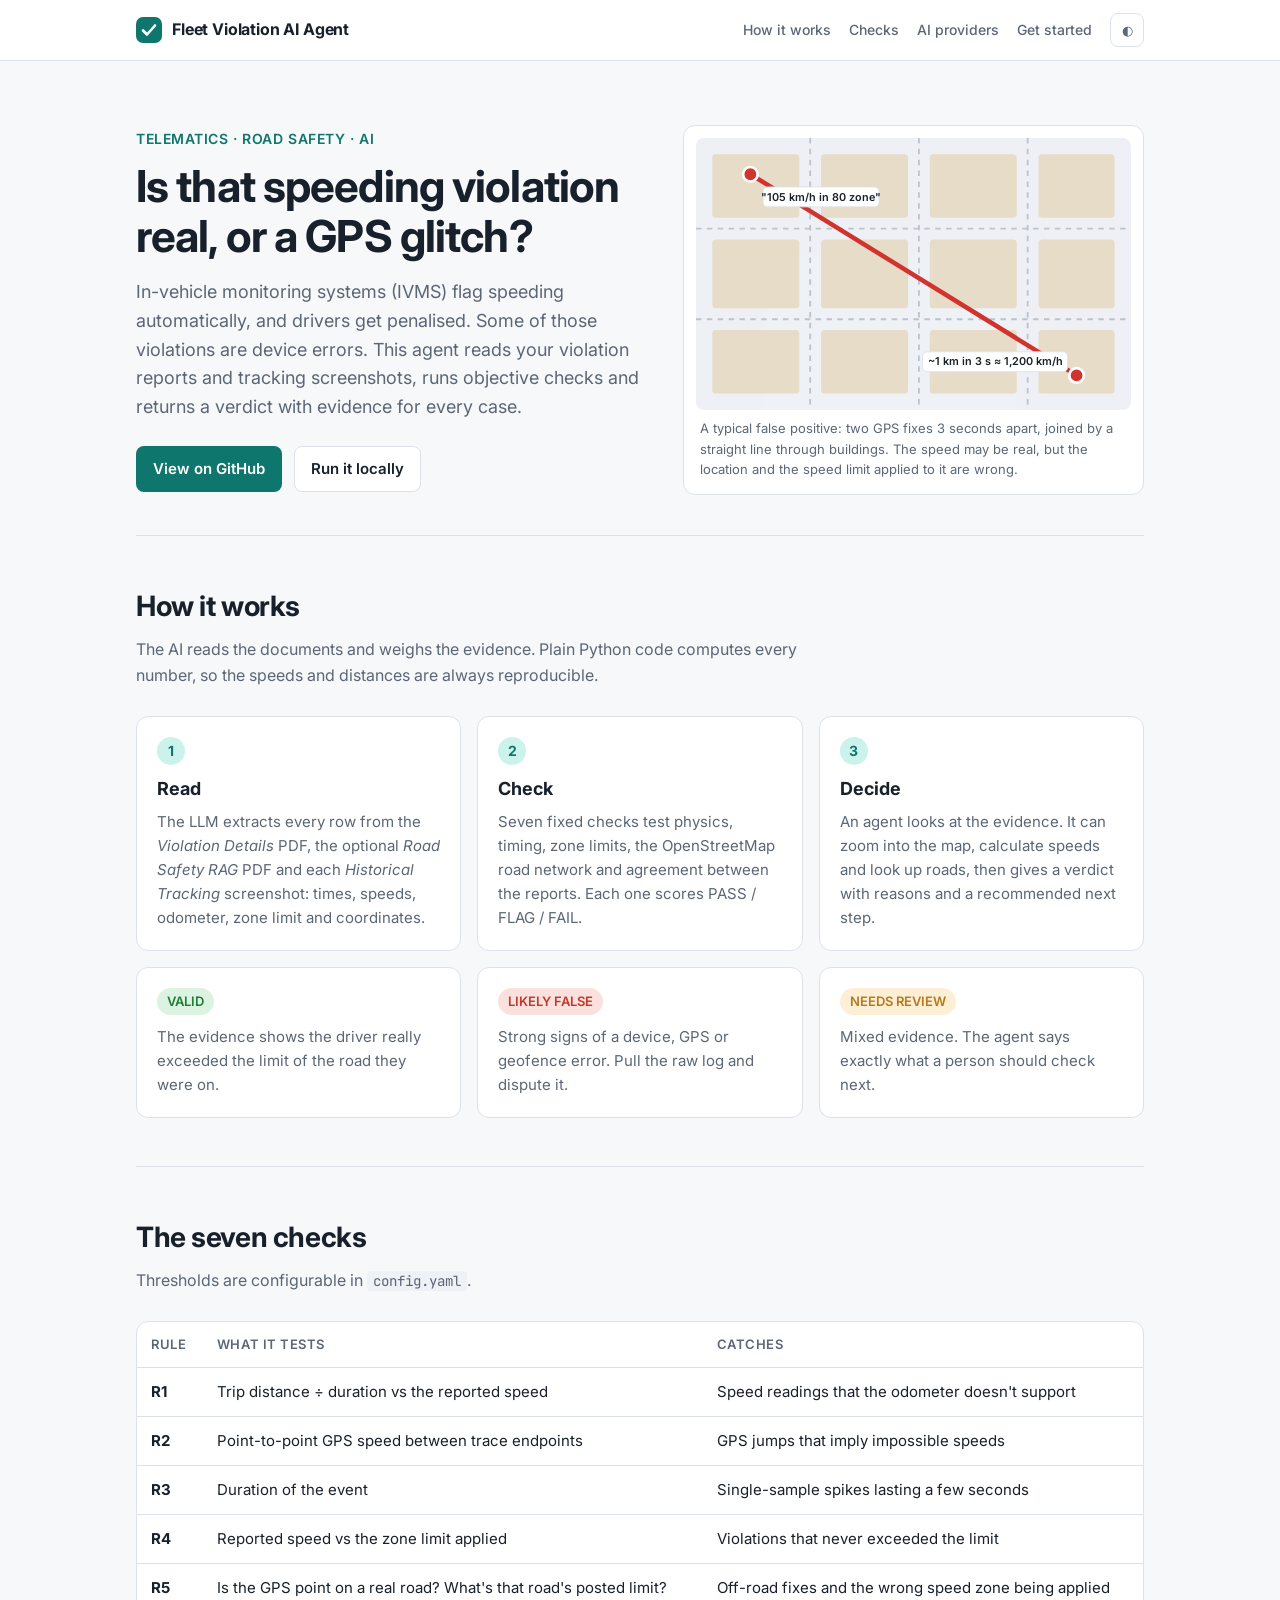
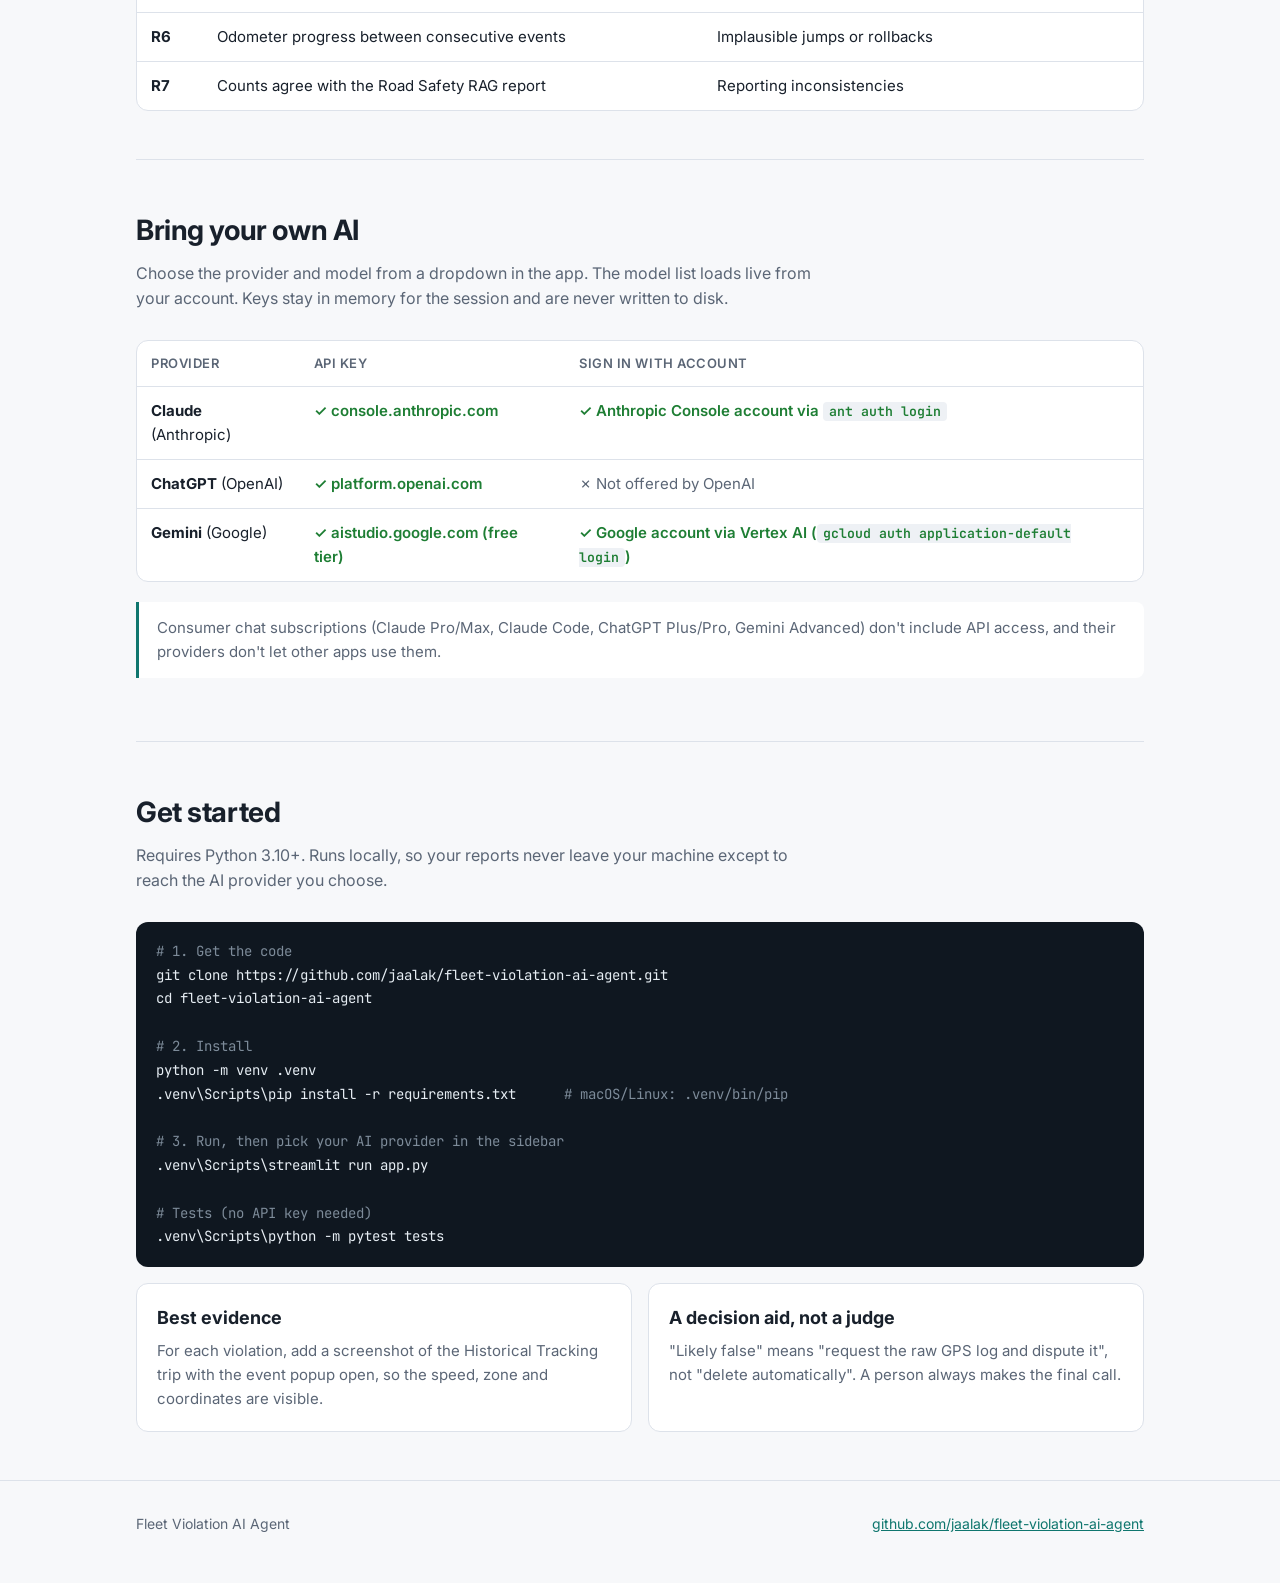
==== docs/index.html @ ee20651e "Fleet violation AI agent: check whether IVMS speeding violations are genuine Streamlit app that read" ====
<!doctype html>
<html lang="en">
<head>
<meta charset="utf-8">
<meta name="viewport" content="width=device-width, initial-scale=1">
<title>Fleet Violation AI Agent</title>
<meta name="description" content="An AI agent that checks whether IVMS speeding violations are genuine or false positives caused by GPS jumps, wrong speed zones or sensor spikes.">
<link rel="preconnect" href="https://fonts.googleapis.com">
<link rel="preconnect" href="https://fonts.gstatic.com" crossorigin>
<link href="https://fonts.googleapis.com/css2?family=Inter:wght@400;500;600;700&family=JetBrains+Mono:wght@400;500&display=swap" rel="stylesheet">
<style>
  :root {
    --bg: #f7f8fa; --surface: #ffffff; --surface-2: #eef1f5; --text: #18202b; --muted: #5b6676;
    --border: #dde2ea; --accent: #0f766e; --accent-soft: #ccf2ec;
    --ok: #1e7e34; --ok-soft: #dcf3e1; --bad: #c0392b; --bad-soft: #fbe1de; --warn: #b7791f; --warn-soft: #fcefd6;
    --road: #9aa5b4; --block: #e7dcc8; --trace: #d1332e; --code-bg: #0f1720; --code-text: #e6edf3;
  }
  @media (prefers-color-scheme: dark) {
    :root:not([data-theme="light"]) {
      --bg: #0d1117; --surface: #151b23; --surface-2: #1c2430; --text: #e6edf3; --muted: #9aa7b6;
      --border: #2a3441; --accent: #2dd4bf; --accent-soft: #0f3a36;
      --ok: #4ade80; --ok-soft: #12301d; --bad: #f87171; --bad-soft: #3a1717; --warn: #fbbf24; --warn-soft: #3a2c0d;
      --road: #4b5563; --block: #2b2a26; --trace: #f87171; --code-bg: #0a0e14; --code-text: #e6edf3;
    }
  }
  :root[data-theme="dark"] {
    --bg: #0d1117; --surface: #151b23; --surface-2: #1c2430; --text: #e6edf3; --muted: #9aa7b6;
    --border: #2a3441; --accent: #2dd4bf; --accent-soft: #0f3a36;
    --ok: #4ade80; --ok-soft: #12301d; --bad: #f87171; --bad-soft: #3a1717; --warn: #fbbf24; --warn-soft: #3a2c0d;
    --road: #4b5563; --block: #2b2a26; --trace: #f87171; --code-bg: #0a0e14; --code-text: #e6edf3;
  }
  * { box-sizing: border-box; }
  html { scroll-behavior: smooth; }
  body { margin: 0; background: var(--bg); color: var(--text); font: 16px/1.6 Inter, system-ui, sans-serif; }
  a { color: var(--accent); }
  .wrap { max-width: 1040px; margin: 0 auto; padding: 0 16px; }
  header.top { border-bottom: 1px solid var(--border); background: var(--surface); }
  header.top .wrap { display: flex; align-items: center; justify-content: space-between; height: 60px; gap: 12px; }
  .brand { font-weight: 700; letter-spacing: -0.01em; display: flex; align-items: center; gap: 10px; }
  .brand svg { flex: none; }
  nav { display: flex; gap: 18px; align-items: center; }
  nav a { color: var(--muted); text-decoration: none; font-size: 14px; font-weight: 500; }
  nav a:hover { color: var(--text); }
  .btn { display: inline-flex; align-items: center; gap: 8px; padding: 10px 16px; border-radius: 8px; font-weight: 600;
         font-size: 15px; text-decoration: none; border: 1px solid var(--border); color: var(--text); background: var(--surface); }
  .btn.primary { background: var(--accent); color: #fff; border-color: transparent; }
  :root[data-theme="dark"] .btn.primary { color: #062b27; }
  @media (prefers-color-scheme: dark) { :root:not([data-theme="light"]) .btn.primary { color: #062b27; } }
  .hero { padding: 64px 0 40px; display: grid; grid-template-columns: 1.1fr 1fr; gap: 40px; align-items: center; }
  .eyebrow { color: var(--accent); font-weight: 600; font-size: 14px; letter-spacing: 0.04em; text-transform: uppercase; }
  h1 { font-size: clamp(30px, 5vw, 44px); line-height: 1.15; letter-spacing: -0.02em; margin: 10px 0 16px; }
  h2 { font-size: 28px; letter-spacing: -0.015em; margin: 0 0 8px; }
  h3 { font-size: 18px; margin: 0 0 6px; }
  .lead { font-size: 18px; color: var(--muted); margin: 0 0 24px; }
  .cta { display: flex; gap: 12px; flex-wrap: wrap; }
  section { padding: 48px 0; border-top: 1px solid var(--border); }
  .sub { color: var(--muted); margin: 0 0 28px; max-width: 680px; }
  .card { background: var(--surface); border: 1px solid var(--border); border-radius: 12px; padding: 20px; }
  .grid3 { display: grid; grid-template-columns: repeat(3, 1fr); gap: 16px; }
  .grid2 { display: grid; grid-template-columns: repeat(2, 1fr); gap: 16px; }
  .step-n { width: 28px; height: 28px; border-radius: 50%; background: var(--accent-soft); color: var(--accent);
            display: grid; place-items: center; font-weight: 700; font-size: 14px; margin-bottom: 10px; }
  .card p { margin: 0; color: var(--muted); font-size: 15px; }
  .figure { background: var(--surface); border: 1px solid var(--border); border-radius: 12px; padding: 12px; }
  .figure figcaption { font-size: 13px; color: var(--muted); padding: 8px 4px 2px; }
  .figure svg { width: 100%; height: auto; display: block; border-radius: 8px; }
  table { width: 100%; border-collapse: collapse; font-size: 15px; }
  th, td { text-align: left; padding: 12px 14px; border-bottom: 1px solid var(--border); vertical-align: top; }
  th { font-size: 13px; text-transform: uppercase; letter-spacing: 0.04em; color: var(--muted); font-weight: 600; }
  .table-wrap { background: var(--surface); border: 1px solid var(--border); border-radius: 12px; overflow-x: auto; }
  .table-wrap tr:last-child td { border-bottom: 0; }
  code, pre { font-family: "JetBrains Mono", ui-monospace, monospace; }
  td code, p code, li code { background: var(--surface-2); padding: 1px 6px; border-radius: 4px; font-size: 0.88em; }
  pre { background: var(--code-bg); color: var(--code-text); padding: 18px 20px; border-radius: 12px; overflow-x: auto;
        font-size: 14px; line-height: 1.7; margin: 0; }
  pre .c { color: #7d8b99; }
  .pill { display: inline-block; padding: 3px 10px; border-radius: 999px; font-size: 13px; font-weight: 600; }
  .pill.ok { background: var(--ok-soft); color: var(--ok); }
  .pill.bad { background: var(--bad-soft); color: var(--bad); }
  .pill.warn { background: var(--warn-soft); color: var(--warn); }
  .yes { color: var(--ok); font-weight: 600; }
  .no { color: var(--muted); }
  .note { border-left: 3px solid var(--accent); background: var(--surface); padding: 14px 18px; border-radius: 0 8px 8px 0;
          color: var(--muted); font-size: 15px; margin-top: 20px; }
  footer { padding: 32px 0 48px; border-top: 1px solid var(--border); color: var(--muted); font-size: 14px; }
  footer .wrap { display: flex; justify-content: space-between; gap: 16px; flex-wrap: wrap; }
  .theme-toggle { background: none; border: 1px solid var(--border); color: var(--muted); border-radius: 8px;
                  width: 34px; height: 34px; cursor: pointer; display: grid; place-items: center; }
  @media (max-width: 820px) {
    .hero { grid-template-columns: 1fr; padding-top: 40px; }
    .grid3, .grid2 { grid-template-columns: 1fr; }
    nav a.hide-sm { display: none; }
  }
</style>
</head>
<body>
<header class="top">
  <div class="wrap">
    <div class="brand">
      <svg width="26" height="26" viewBox="0 0 26 26" aria-hidden="true"><rect width="26" height="26" rx="7" fill="var(--accent)"/><path d="M7 13.5l4 4 8-9" stroke="#fff" stroke-width="2.6" fill="none" stroke-linecap="round" stroke-linejoin="round"/></svg>
      Fleet Violation AI Agent
    </div>
    <nav>
      <a class="hide-sm" href="#how">How it works</a>
      <a class="hide-sm" href="#checks">Checks</a>
      <a class="hide-sm" href="#providers">AI providers</a>
      <a href="#start">Get started</a>
      <button class="theme-toggle" id="theme" aria-label="Toggle dark mode" title="Toggle theme">◐</button>
    </nav>
  </div>
</header>

<main class="wrap">
  <div class="hero">
    <div>
      <div class="eyebrow">Telematics · Road safety · AI</div>
      <h1>Is that speeding violation real, or a GPS glitch?</h1>
      <p class="lead">In-vehicle monitoring systems (IVMS) flag speeding automatically, and drivers get penalised.
        Some of those violations are device errors. This agent reads your violation reports and tracking
        screenshots, runs objective checks and returns a verdict with evidence for every case.</p>
      <div class="cta">
        <a class="btn primary" href="https://github.com/jaalak/fleet-violation-ai-agent">View on GitHub</a>
        <a class="btn" href="#start">Run it locally</a>
      </div>
    </div>
    <figure class="figure" style="margin:0">
      <svg viewBox="0 0 480 300" role="img" aria-label="Map sketch: a red trace cuts straight across city blocks between two GPS fixes three seconds apart">
        <rect width="480" height="300" fill="var(--surface-2)"/>
        <g fill="var(--block)">
          <rect x="18" y="18" width="96" height="70" rx="4"/><rect x="138" y="18" width="96" height="70" rx="4"/>
          <rect x="258" y="18" width="96" height="70" rx="4"/><rect x="378" y="18" width="84" height="70" rx="4"/>
          <rect x="18" y="112" width="96" height="76" rx="4"/><rect x="138" y="112" width="96" height="76" rx="4"/>
          <rect x="258" y="112" width="96" height="76" rx="4"/><rect x="378" y="112" width="84" height="76" rx="4"/>
          <rect x="18" y="212" width="96" height="70" rx="4"/><rect x="138" y="212" width="96" height="70" rx="4"/>
          <rect x="258" y="212" width="96" height="70" rx="4"/><rect x="378" y="212" width="84" height="70" rx="4"/>
        </g>
        <g stroke="var(--road)" stroke-width="2" stroke-dasharray="6 6" opacity=".6">
          <line x1="0" y1="100" x2="480" y2="100"/><line x1="0" y1="200" x2="480" y2="200"/>
          <line x1="126" y1="0" x2="126" y2="300"/><line x1="246" y1="0" x2="246" y2="300"/><line x1="366" y1="0" x2="366" y2="300"/>
        </g>
        <line x1="60" y1="40" x2="420" y2="262" stroke="var(--trace)" stroke-width="5" stroke-linecap="round"/>
        <circle cx="60" cy="40" r="8" fill="var(--trace)" stroke="var(--surface)" stroke-width="3"/>
        <circle cx="420" cy="262" r="8" fill="var(--trace)" stroke="var(--surface)" stroke-width="3"/>
        <g font-family="Inter, sans-serif" font-size="12" font-weight="600">
          <rect x="250" y="236" width="160" height="22" rx="5" fill="var(--surface)" stroke="var(--border)"/>
          <text x="330" y="251" text-anchor="middle" fill="var(--text)">~1 km in 3 s ≈ 1,200 km/h</text>
          <rect x="74" y="54" width="128" height="22" rx="5" fill="var(--surface)" stroke="var(--border)"/>
          <text x="138" y="69" text-anchor="middle" fill="var(--text)">"105 km/h in 80 zone"</text>
        </g>
      </svg>
      <figcaption>A typical false positive: two GPS fixes 3 seconds apart, joined by a straight line through
        buildings. The speed may be real, but the location and the speed limit applied to it are wrong.</figcaption>
    </figure>
  </div>

  <section id="how">
    <h2>How it works</h2>
    <p class="sub">The AI reads the documents and weighs the evidence. Plain Python code computes every
      number, so the speeds and distances are always reproducible.</p>
    <div class="grid3">
      <div class="card"><div class="step-n">1</div><h3>Read</h3>
        <p>The LLM extracts every row from the <em>Violation Details</em> PDF, the optional <em>Road Safety RAG</em>
          PDF and each <em>Historical Tracking</em> screenshot: times, speeds, odometer, zone limit and coordinates.</p></div>
      <div class="card"><div class="step-n">2</div><h3>Check</h3>
        <p>Seven fixed checks test physics, timing, zone limits, the OpenStreetMap road network and agreement
          between the reports. Each one scores PASS / FLAG / FAIL.</p></div>
      <div class="card"><div class="step-n">3</div><h3>Decide</h3>
        <p>An agent looks at the evidence. It can zoom into the map, calculate speeds and look up roads, then
          gives a verdict with reasons and a recommended next step.</p></div>
    </div>
    <div class="grid3" style="margin-top:16px">
      <div class="card"><span class="pill ok">VALID</span><p style="margin-top:10px">The evidence shows the driver really
        exceeded the limit of the road they were on.</p></div>
      <div class="card"><span class="pill bad">LIKELY FALSE</span><p style="margin-top:10px">Strong signs of a device, GPS
        or geofence error. Pull the raw log and dispute it.</p></div>
      <div class="card"><span class="pill warn">NEEDS REVIEW</span><p style="margin-top:10px">Mixed evidence. The agent says
        exactly what a person should check next.</p></div>
    </div>
  </section>

  <section id="checks">
    <h2>The seven checks</h2>
    <p class="sub">Thresholds are configurable in <code>config.yaml</code>.</p>
    <div class="table-wrap">
      <table>
        <thead><tr><th>Rule</th><th>What it tests</th><th>Catches</th></tr></thead>
        <tbody>
          <tr><td><strong>R1</strong></td><td>Trip distance ÷ duration vs the reported speed</td><td>Speed readings that the odometer doesn't support</td></tr>
          <tr><td><strong>R2</strong></td><td>Point-to-point GPS speed between trace endpoints</td><td>GPS jumps that imply impossible speeds</td></tr>
          <tr><td><strong>R3</strong></td><td>Duration of the event</td><td>Single-sample spikes lasting a few seconds</td></tr>
          <tr><td><strong>R4</strong></td><td>Reported speed vs the zone limit applied</td><td>Violations that never exceeded the limit</td></tr>
          <tr><td><strong>R5</strong></td><td>Is the GPS point on a real road? What's that road's posted limit?</td><td>Off-road fixes and the wrong speed zone being applied</td></tr>
          <tr><td><strong>R6</strong></td><td>Odometer progress between consecutive events</td><td>Implausible jumps or rollbacks</td></tr>
          <tr><td><strong>R7</strong></td><td>Counts agree with the Road Safety RAG report</td><td>Reporting inconsistencies</td></tr>
        </tbody>
      </table>
    </div>
  </section>

  <section id="providers">
    <h2>Bring your own AI</h2>
    <p class="sub">Choose the provider and model from a dropdown in the app. The model list loads live from
      your account. Keys stay in memory for the session and are never written to disk.</p>
    <div class="table-wrap">
      <table>
        <thead><tr><th>Provider</th><th>API key</th><th>Sign in with account</th></tr></thead>
        <tbody>
          <tr><td><strong>Claude</strong> (Anthropic)</td><td class="yes">✓ console.anthropic.com</td>
              <td class="yes">✓ Anthropic Console account via <code>ant auth login</code></td></tr>
          <tr><td><strong>ChatGPT</strong> (OpenAI)</td><td class="yes">✓ platform.openai.com</td>
              <td class="no">✗ Not offered by OpenAI</td></tr>
          <tr><td><strong>Gemini</strong> (Google)</td><td class="yes">✓ aistudio.google.com (free tier)</td>
              <td class="yes">✓ Google account via Vertex AI (<code>gcloud auth application-default login</code>)</td></tr>
        </tbody>
      </table>
    </div>
    <p class="note">Consumer chat subscriptions (Claude Pro/Max, Claude Code, ChatGPT Plus/Pro, Gemini Advanced)
      don't include API access, and their providers don't let other apps use them.</p>
  </section>

  <section id="start">
    <h2>Get started</h2>
    <p class="sub">Requires Python 3.10+. Runs locally, so your reports never leave your machine except to reach the AI
      provider you choose.</p>
<pre><span class="c"># 1. Get the code</span>
git clone https://github.com/jaalak/fleet-violation-ai-agent.git
cd fleet-violation-ai-agent

<span class="c"># 2. Install</span>
python -m venv .venv
.venv\Scripts\pip install -r requirements.txt      <span class="c"># macOS/Linux: .venv/bin/pip</span>

<span class="c"># 3. Run, then pick your AI provider in the sidebar</span>
.venv\Scripts\streamlit run app.py

<span class="c"># Tests (no API key needed)</span>
.venv\Scripts\python -m pytest tests</pre>
    <div class="grid2" style="margin-top:16px">
      <div class="card"><h3>Best evidence</h3><p>For each violation, add a screenshot of the Historical Tracking trip with
        the event popup open, so the speed, zone and coordinates are visible.</p></div>
      <div class="card"><h3>A decision aid, not a judge</h3><p>"Likely false" means "request the raw GPS log and
        dispute it", not "delete automatically". A person always makes the final call.</p></div>
    </div>
  </section>
</main>

<footer>
  <div class="wrap">
    <span>Fleet Violation AI Agent</span>
    <a href="https://github.com/jaalak/fleet-violation-ai-agent">github.com/jaalak/fleet-violation-ai-agent</a>
  </div>
</footer>

<script>
  (function () {
    var root = document.documentElement, btn = document.getElementById('theme');
    try { var saved = localStorage.getItem('theme'); if (saved) root.setAttribute('data-theme', saved); } catch (e) {}
    btn.addEventListener('click', function () {
      var cur = root.getAttribute('data-theme') ||
        (window.matchMedia('(prefers-color-scheme: dark)').matches ? 'dark' : 'light');
      var next = cur === 'dark' ? 'light' : 'dark';
      root.setAttribute('data-theme', next);
      try { localStorage.setItem('theme', next); } catch (e) {}
    });
  })();
</script>
</body>
</html>
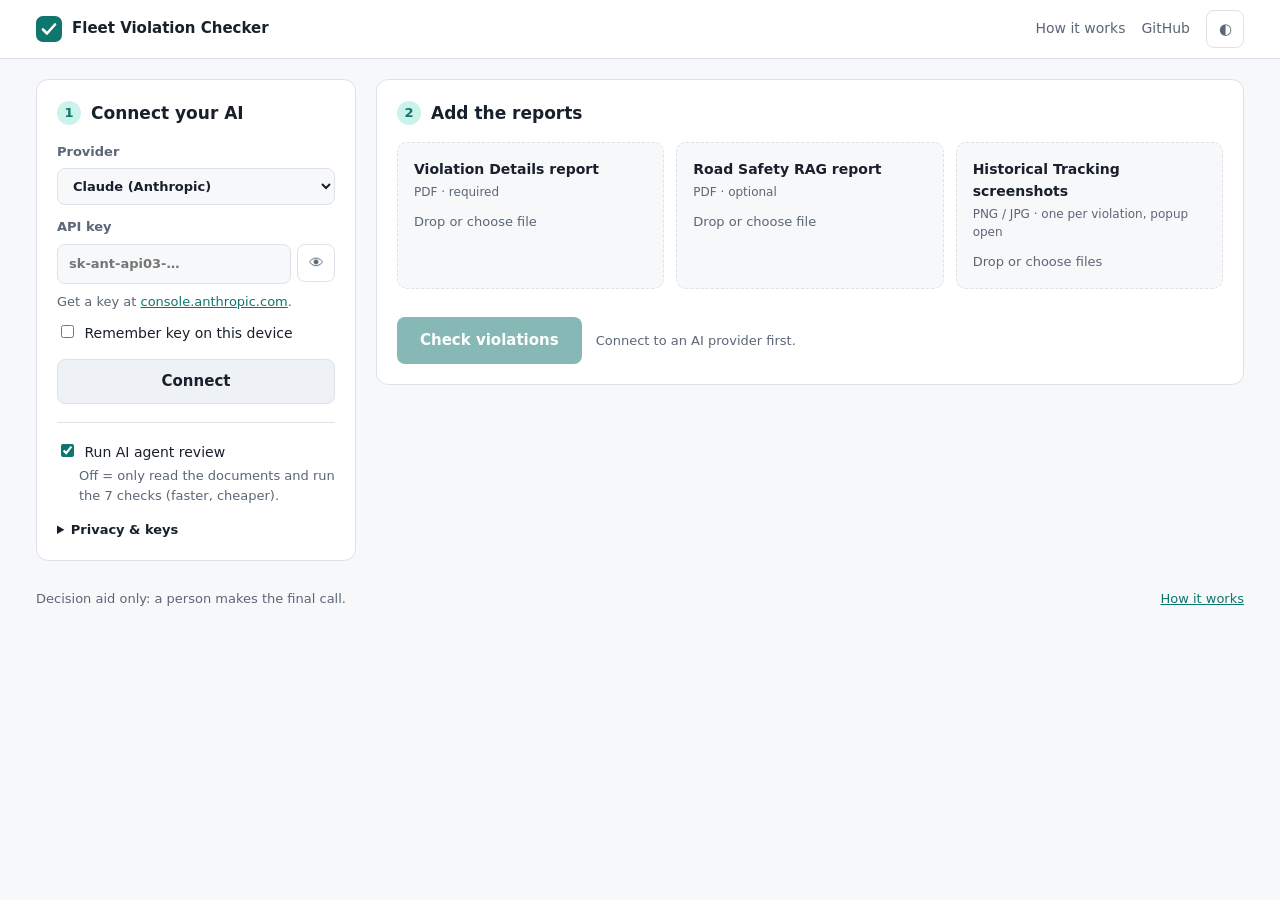
==== commit 057aac69: "Run the violation checker in the browser on GitHub Pages Rebuild the app as a static, client-side we" ====
--- a/docs/index.html
+++ b/docs/index.html
@@ -3,266 +3,123 @@
 <head>
 <meta charset="utf-8">
 <meta name="viewport" content="width=device-width, initial-scale=1">
-<title>Fleet Violation AI Agent</title>
-<meta name="description" content="An AI agent that checks whether IVMS speeding violations are genuine or false positives caused by GPS jumps, wrong speed zones or sensor spikes.">
+<meta http-equiv="Content-Security-Policy" content="default-src 'self'; script-src 'self'; style-src 'self' 'unsafe-inline' https://fonts.googleapis.com; font-src https://fonts.gstatic.com; img-src 'self' blob: data:; connect-src https://api.anthropic.com https://api.openai.com https://generativelanguage.googleapis.com https://overpass-api.de https://overpass.private.coffee https://maps.mail.ru; base-uri 'none'; form-action 'none'">
+<meta name="referrer" content="no-referrer">
+<title>Fleet Violation Checker</title>
+<meta name="description" content="Check whether IVMS speeding violations are genuine or false positives, using Claude, ChatGPT or Gemini, right in your browser.">
 <link rel="preconnect" href="https://fonts.googleapis.com">
 <link rel="preconnect" href="https://fonts.gstatic.com" crossorigin>
 <link href="https://fonts.googleapis.com/css2?family=Inter:wght@400;500;600;700&family=JetBrains+Mono:wght@400;500&display=swap" rel="stylesheet">
-<style>
-  :root {
-    --bg: #f7f8fa; --surface: #ffffff; --surface-2: #eef1f5; --text: #18202b; --muted: #5b6676;
-    --border: #dde2ea; --accent: #0f766e; --accent-soft: #ccf2ec;
-    --ok: #1e7e34; --ok-soft: #dcf3e1; --bad: #c0392b; --bad-soft: #fbe1de; --warn: #b7791f; --warn-soft: #fcefd6;
-    --road: #9aa5b4; --block: #e7dcc8; --trace: #d1332e; --code-bg: #0f1720; --code-text: #e6edf3;
-  }
-  @media (prefers-color-scheme: dark) {
-    :root:not([data-theme="light"]) {
-      --bg: #0d1117; --surface: #151b23; --surface-2: #1c2430; --text: #e6edf3; --muted: #9aa7b6;
-      --border: #2a3441; --accent: #2dd4bf; --accent-soft: #0f3a36;
-      --ok: #4ade80; --ok-soft: #12301d; --bad: #f87171; --bad-soft: #3a1717; --warn: #fbbf24; --warn-soft: #3a2c0d;
-      --road: #4b5563; --block: #2b2a26; --trace: #f87171; --code-bg: #0a0e14; --code-text: #e6edf3;
-    }
-  }
-  :root[data-theme="dark"] {
-    --bg: #0d1117; --surface: #151b23; --surface-2: #1c2430; --text: #e6edf3; --muted: #9aa7b6;
-    --border: #2a3441; --accent: #2dd4bf; --accent-soft: #0f3a36;
-    --ok: #4ade80; --ok-soft: #12301d; --bad: #f87171; --bad-soft: #3a1717; --warn: #fbbf24; --warn-soft: #3a2c0d;
-    --road: #4b5563; --block: #2b2a26; --trace: #f87171; --code-bg: #0a0e14; --code-text: #e6edf3;
-  }
-  * { box-sizing: border-box; }
-  html { scroll-behavior: smooth; }
-  body { margin: 0; background: var(--bg); color: var(--text); font: 16px/1.6 Inter, system-ui, sans-serif; }
-  a { color: var(--accent); }
-  .wrap { max-width: 1040px; margin: 0 auto; padding: 0 16px; }
-  header.top { border-bottom: 1px solid var(--border); background: var(--surface); }
-  header.top .wrap { display: flex; align-items: center; justify-content: space-between; height: 60px; gap: 12px; }
-  .brand { font-weight: 700; letter-spacing: -0.01em; display: flex; align-items: center; gap: 10px; }
-  .brand svg { flex: none; }
-  nav { display: flex; gap: 18px; align-items: center; }
-  nav a { color: var(--muted); text-decoration: none; font-size: 14px; font-weight: 500; }
-  nav a:hover { color: var(--text); }
-  .btn { display: inline-flex; align-items: center; gap: 8px; padding: 10px 16px; border-radius: 8px; font-weight: 600;
-         font-size: 15px; text-decoration: none; border: 1px solid var(--border); color: var(--text); background: var(--surface); }
-  .btn.primary { background: var(--accent); color: #fff; border-color: transparent; }
-  :root[data-theme="dark"] .btn.primary { color: #062b27; }
-  @media (prefers-color-scheme: dark) { :root:not([data-theme="light"]) .btn.primary { color: #062b27; } }
-  .hero { padding: 64px 0 40px; display: grid; grid-template-columns: 1.1fr 1fr; gap: 40px; align-items: center; }
-  .eyebrow { color: var(--accent); font-weight: 600; font-size: 14px; letter-spacing: 0.04em; text-transform: uppercase; }
-  h1 { font-size: clamp(30px, 5vw, 44px); line-height: 1.15; letter-spacing: -0.02em; margin: 10px 0 16px; }
-  h2 { font-size: 28px; letter-spacing: -0.015em; margin: 0 0 8px; }
-  h3 { font-size: 18px; margin: 0 0 6px; }
-  .lead { font-size: 18px; color: var(--muted); margin: 0 0 24px; }
-  .cta { display: flex; gap: 12px; flex-wrap: wrap; }
-  section { padding: 48px 0; border-top: 1px solid var(--border); }
-  .sub { color: var(--muted); margin: 0 0 28px; max-width: 680px; }
-  .card { background: var(--surface); border: 1px solid var(--border); border-radius: 12px; padding: 20px; }
-  .grid3 { display: grid; grid-template-columns: repeat(3, 1fr); gap: 16px; }
-  .grid2 { display: grid; grid-template-columns: repeat(2, 1fr); gap: 16px; }
-  .step-n { width: 28px; height: 28px; border-radius: 50%; background: var(--accent-soft); color: var(--accent);
-            display: grid; place-items: center; font-weight: 700; font-size: 14px; margin-bottom: 10px; }
-  .card p { margin: 0; color: var(--muted); font-size: 15px; }
-  .figure { background: var(--surface); border: 1px solid var(--border); border-radius: 12px; padding: 12px; }
-  .figure figcaption { font-size: 13px; color: var(--muted); padding: 8px 4px 2px; }
-  .figure svg { width: 100%; height: auto; display: block; border-radius: 8px; }
-  table { width: 100%; border-collapse: collapse; font-size: 15px; }
-  th, td { text-align: left; padding: 12px 14px; border-bottom: 1px solid var(--border); vertical-align: top; }
-  th { font-size: 13px; text-transform: uppercase; letter-spacing: 0.04em; color: var(--muted); font-weight: 600; }
-  .table-wrap { background: var(--surface); border: 1px solid var(--border); border-radius: 12px; overflow-x: auto; }
-  .table-wrap tr:last-child td { border-bottom: 0; }
-  code, pre { font-family: "JetBrains Mono", ui-monospace, monospace; }
-  td code, p code, li code { background: var(--surface-2); padding: 1px 6px; border-radius: 4px; font-size: 0.88em; }
-  pre { background: var(--code-bg); color: var(--code-text); padding: 18px 20px; border-radius: 12px; overflow-x: auto;
-        font-size: 14px; line-height: 1.7; margin: 0; }
-  pre .c { color: #7d8b99; }
-  .pill { display: inline-block; padding: 3px 10px; border-radius: 999px; font-size: 13px; font-weight: 600; }
-  .pill.ok { background: var(--ok-soft); color: var(--ok); }
-  .pill.bad { background: var(--bad-soft); color: var(--bad); }
-  .pill.warn { background: var(--warn-soft); color: var(--warn); }
-  .yes { color: var(--ok); font-weight: 600; }
-  .no { color: var(--muted); }
-  .note { border-left: 3px solid var(--accent); background: var(--surface); padding: 14px 18px; border-radius: 0 8px 8px 0;
-          color: var(--muted); font-size: 15px; margin-top: 20px; }
-  footer { padding: 32px 0 48px; border-top: 1px solid var(--border); color: var(--muted); font-size: 14px; }
-  footer .wrap { display: flex; justify-content: space-between; gap: 16px; flex-wrap: wrap; }
-  .theme-toggle { background: none; border: 1px solid var(--border); color: var(--muted); border-radius: 8px;
-                  width: 34px; height: 34px; cursor: pointer; display: grid; place-items: center; }
-  @media (max-width: 820px) {
-    .hero { grid-template-columns: 1fr; padding-top: 40px; }
-    .grid3, .grid2 { grid-template-columns: 1fr; }
-    nav a.hide-sm { display: none; }
-  }
-</style>
+<link rel="stylesheet" href="assets/app.css">
+<link rel="icon" href="data:image/svg+xml,%3Csvg xmlns='http://www.w3.org/2000/svg' viewBox='0 0 26 26'%3E%3Crect width='26' height='26' rx='7' fill='%230f766e'/%3E%3Cpath d='M7 13.5l4 4 8-9' stroke='%23fff' stroke-width='2.6' fill='none' stroke-linecap='round' stroke-linejoin='round'/%3E%3C/svg%3E">
 </head>
 <body>
 <header class="top">
-  <div class="wrap">
-    <div class="brand">
+  <div class="wrap bar">
+    <a class="brand" href="./">
       <svg width="26" height="26" viewBox="0 0 26 26" aria-hidden="true"><rect width="26" height="26" rx="7" fill="var(--accent)"/><path d="M7 13.5l4 4 8-9" stroke="#fff" stroke-width="2.6" fill="none" stroke-linecap="round" stroke-linejoin="round"/></svg>
-      Fleet Violation AI Agent
-    </div>
+      Fleet Violation Checker
+    </a>
     <nav>
-      <a class="hide-sm" href="#how">How it works</a>
-      <a class="hide-sm" href="#checks">Checks</a>
-      <a class="hide-sm" href="#providers">AI providers</a>
-      <a href="#start">Get started</a>
-      <button class="theme-toggle" id="theme" aria-label="Toggle dark mode" title="Toggle theme">◐</button>
+      <a href="about.html">How it works</a>
+      <a href="https://github.com/jaalak/fleet-violation-ai-agent">GitHub</a>
+      <button class="icon-btn" id="theme" type="button" aria-label="Toggle dark mode" title="Toggle theme">◐</button>
     </nav>
   </div>
 </header>
 
-<main class="wrap">
-  <div class="hero">
-    <div>
-      <div class="eyebrow">Telematics · Road safety · AI</div>
-      <h1>Is that speeding violation real, or a GPS glitch?</h1>
-      <p class="lead">In-vehicle monitoring systems (IVMS) flag speeding automatically, and drivers get penalised.
-        Some of those violations are device errors. This agent reads your violation reports and tracking
-        screenshots, runs objective checks and returns a verdict with evidence for every case.</p>
-      <div class="cta">
-        <a class="btn primary" href="https://github.com/jaalak/fleet-violation-ai-agent">View on GitHub</a>
-        <a class="btn" href="#start">Run it locally</a>
+<main class="wrap layout">
+  <!-- ============ left: AI provider ============ -->
+  <aside class="panel" aria-labelledby="ai-h">
+    <h2 id="ai-h"><span class="num">1</span> Connect your AI</h2>
+
+    <label class="field">Provider
+      <select id="provider">
+        <option value="anthropic">Claude (Anthropic)</option>
+        <option value="openai">ChatGPT (OpenAI)</option>
+        <option value="gemini">Google Gemini</option>
+      </select>
+    </label>
+
+    <label class="field">API key
+      <span class="key-row">
+        <input id="apikey" type="password" autocomplete="off" spellcheck="false" placeholder="Paste your API key">
+        <button class="icon-btn" id="showkey" type="button" aria-label="Show key" title="Show / hide">👁</button>
+      </span>
+    </label>
+    <p class="hint" id="keyhint"></p>
+
+    <label class="check"><input type="checkbox" id="remember"> Remember key on this device</label>
+
+    <button class="btn" id="connect" type="button">Connect</button>
+    <div id="connstatus" class="status" role="status" aria-live="polite"></div>
+
+    <div id="modelbox" hidden>
+      <label class="field">Model
+        <select id="model"></select>
+      </label>
+      <label class="field" id="custombox" hidden>Model id
+        <input id="custommodel" type="text" spellcheck="false" placeholder="e.g. claude-opus-5-5">
+      </label>
+    </div>
+
+    <hr>
+    <label class="check"><input type="checkbox" id="useagent" checked> Run AI agent review
+      <span class="hint block">Off = only read the documents and run the 7 checks (faster, cheaper).</span></label>
+
+    <details class="privacy">
+      <summary>Privacy &amp; keys</summary>
+      <p>This page has no server. Your key and files go straight from your browser to the AI provider you
+        chose, and GPS points go to OpenStreetMap for the road check. Nothing is sent to GitHub or to us.</p>
+      <p>The key is kept for this tab only, unless you tick "Remember", which stores it in this browser.
+        Use a key with a spending limit.</p>
+      <p>Chat subscriptions (Claude Pro/Max, ChatGPT Plus, Gemini Advanced) don't include API access.
+        Gemini offers a free-tier API key.</p>
+    </details>
+  </aside>
+
+  <!-- ============ right: files + results ============ -->
+  <section class="main">
+    <div class="panel">
+      <h2><span class="num">2</span> Add the reports</h2>
+      <div class="drops">
+        <label class="drop" id="drop-viol">
+          <input type="file" id="f-viol" accept="application/pdf">
+          <strong>Violation Details report</strong><span>PDF · required</span>
+          <em class="filename" data-empty="Drop or choose file"></em>
+        </label>
+        <label class="drop" id="drop-rag">
+          <input type="file" id="f-rag" accept="application/pdf">
+          <strong>Road Safety RAG report</strong><span>PDF · optional</span>
+          <em class="filename" data-empty="Drop or choose file"></em>
+        </label>
+        <label class="drop" id="drop-shots">
+          <input type="file" id="f-shots" accept="image/png,image/jpeg,image/webp" multiple>
+          <strong>Historical Tracking screenshots</strong><span>PNG / JPG · one per violation, popup open</span>
+          <em class="filename" data-empty="Drop or choose files"></em>
+        </label>
+      </div>
+      <div class="thumbs" id="thumbs"></div>
+      <div class="run-row">
+        <button class="btn primary" id="run" type="button" disabled>Check violations</button>
+        <span class="hint" id="runhint">Connect to an AI provider and add the Violation Details PDF.</span>
       </div>
     </div>
-    <figure class="figure" style="margin:0">
-      <svg viewBox="0 0 480 300" role="img" aria-label="Map sketch: a red trace cuts straight across city blocks between two GPS fixes three seconds apart">
-        <rect width="480" height="300" fill="var(--surface-2)"/>
-        <g fill="var(--block)">
-          <rect x="18" y="18" width="96" height="70" rx="4"/><rect x="138" y="18" width="96" height="70" rx="4"/>
-          <rect x="258" y="18" width="96" height="70" rx="4"/><rect x="378" y="18" width="84" height="70" rx="4"/>
-          <rect x="18" y="112" width="96" height="76" rx="4"/><rect x="138" y="112" width="96" height="76" rx="4"/>
-          <rect x="258" y="112" width="96" height="76" rx="4"/><rect x="378" y="112" width="84" height="76" rx="4"/>
-          <rect x="18" y="212" width="96" height="70" rx="4"/><rect x="138" y="212" width="96" height="70" rx="4"/>
-          <rect x="258" y="212" width="96" height="70" rx="4"/><rect x="378" y="212" width="84" height="70" rx="4"/>
-        </g>
-        <g stroke="var(--road)" stroke-width="2" stroke-dasharray="6 6" opacity=".6">
-          <line x1="0" y1="100" x2="480" y2="100"/><line x1="0" y1="200" x2="480" y2="200"/>
-          <line x1="126" y1="0" x2="126" y2="300"/><line x1="246" y1="0" x2="246" y2="300"/><line x1="366" y1="0" x2="366" y2="300"/>
-        </g>
-        <line x1="60" y1="40" x2="420" y2="262" stroke="var(--trace)" stroke-width="5" stroke-linecap="round"/>
-        <circle cx="60" cy="40" r="8" fill="var(--trace)" stroke="var(--surface)" stroke-width="3"/>
-        <circle cx="420" cy="262" r="8" fill="var(--trace)" stroke="var(--surface)" stroke-width="3"/>
-        <g font-family="Inter, sans-serif" font-size="12" font-weight="600">
-          <rect x="250" y="236" width="160" height="22" rx="5" fill="var(--surface)" stroke="var(--border)"/>
-          <text x="330" y="251" text-anchor="middle" fill="var(--text)">~1 km in 3 s ≈ 1,200 km/h</text>
-          <rect x="74" y="54" width="128" height="22" rx="5" fill="var(--surface)" stroke="var(--border)"/>
-          <text x="138" y="69" text-anchor="middle" fill="var(--text)">"105 km/h in 80 zone"</text>
-        </g>
-      </svg>
-      <figcaption>A typical false positive: two GPS fixes 3 seconds apart, joined by a straight line through
-        buildings. The speed may be real, but the location and the speed limit applied to it are wrong.</figcaption>
-    </figure>
-  </div>
 
-  <section id="how">
-    <h2>How it works</h2>
-    <p class="sub">The AI reads the documents and weighs the evidence. Plain Python code computes every
-      number, so the speeds and distances are always reproducible.</p>
-    <div class="grid3">
-      <div class="card"><div class="step-n">1</div><h3>Read</h3>
-        <p>The LLM extracts every row from the <em>Violation Details</em> PDF, the optional <em>Road Safety RAG</em>
-          PDF and each <em>Historical Tracking</em> screenshot: times, speeds, odometer, zone limit and coordinates.</p></div>
-      <div class="card"><div class="step-n">2</div><h3>Check</h3>
-        <p>Seven fixed checks test physics, timing, zone limits, the OpenStreetMap road network and agreement
-          between the reports. Each one scores PASS / FLAG / FAIL.</p></div>
-      <div class="card"><div class="step-n">3</div><h3>Decide</h3>
-        <p>An agent looks at the evidence. It can zoom into the map, calculate speeds and look up roads, then
-          gives a verdict with reasons and a recommended next step.</p></div>
+    <div class="panel" id="logpanel" hidden>
+      <div class="log-head"><h3 id="logtitle">Working…</h3><span class="spinner" id="spinner"></span></div>
+      <ol class="log" id="log"></ol>
     </div>
-    <div class="grid3" style="margin-top:16px">
-      <div class="card"><span class="pill ok">VALID</span><p style="margin-top:10px">The evidence shows the driver really
-        exceeded the limit of the road they were on.</p></div>
-      <div class="card"><span class="pill bad">LIKELY FALSE</span><p style="margin-top:10px">Strong signs of a device, GPS
-        or geofence error. Pull the raw log and dispute it.</p></div>
-      <div class="card"><span class="pill warn">NEEDS REVIEW</span><p style="margin-top:10px">Mixed evidence. The agent says
-        exactly what a person should check next.</p></div>
-    </div>
-  </section>
 
-  <section id="checks">
-    <h2>The seven checks</h2>
-    <p class="sub">Thresholds are configurable in <code>config.yaml</code>.</p>
-    <div class="table-wrap">
-      <table>
-        <thead><tr><th>Rule</th><th>What it tests</th><th>Catches</th></tr></thead>
-        <tbody>
-          <tr><td><strong>R1</strong></td><td>Trip distance ÷ duration vs the reported speed</td><td>Speed readings that the odometer doesn't support</td></tr>
-          <tr><td><strong>R2</strong></td><td>Point-to-point GPS speed between trace endpoints</td><td>GPS jumps that imply impossible speeds</td></tr>
-          <tr><td><strong>R3</strong></td><td>Duration of the event</td><td>Single-sample spikes lasting a few seconds</td></tr>
-          <tr><td><strong>R4</strong></td><td>Reported speed vs the zone limit applied</td><td>Violations that never exceeded the limit</td></tr>
-          <tr><td><strong>R5</strong></td><td>Is the GPS point on a real road? What's that road's posted limit?</td><td>Off-road fixes and the wrong speed zone being applied</td></tr>
-          <tr><td><strong>R6</strong></td><td>Odometer progress between consecutive events</td><td>Implausible jumps or rollbacks</td></tr>
-          <tr><td><strong>R7</strong></td><td>Counts agree with the Road Safety RAG report</td><td>Reporting inconsistencies</td></tr>
-        </tbody>
-      </table>
-    </div>
-  </section>
-
-  <section id="providers">
-    <h2>Bring your own AI</h2>
-    <p class="sub">Choose the provider and model from a dropdown in the app. The model list loads live from
-      your account. Keys stay in memory for the session and are never written to disk.</p>
-    <div class="table-wrap">
-      <table>
-        <thead><tr><th>Provider</th><th>API key</th><th>Sign in with account</th></tr></thead>
-        <tbody>
-          <tr><td><strong>Claude</strong> (Anthropic)</td><td class="yes">✓ console.anthropic.com</td>
-              <td class="yes">✓ Anthropic Console account via <code>ant auth login</code></td></tr>
-          <tr><td><strong>ChatGPT</strong> (OpenAI)</td><td class="yes">✓ platform.openai.com</td>
-              <td class="no">✗ Not offered by OpenAI</td></tr>
-          <tr><td><strong>Gemini</strong> (Google)</td><td class="yes">✓ aistudio.google.com (free tier)</td>
-              <td class="yes">✓ Google account via Vertex AI (<code>gcloud auth application-default login</code>)</td></tr>
-        </tbody>
-      </table>
-    </div>
-    <p class="note">Consumer chat subscriptions (Claude Pro/Max, Claude Code, ChatGPT Plus/Pro, Gemini Advanced)
-      don't include API access, and their providers don't let other apps use them.</p>
-  </section>
-
-  <section id="start">
-    <h2>Get started</h2>
-    <p class="sub">Requires Python 3.10+. Runs locally, so your reports never leave your machine except to reach the AI
-      provider you choose.</p>
-<pre><span class="c"># 1. Get the code</span>
-git clone https://github.com/jaalak/fleet-violation-ai-agent.git
-cd fleet-violation-ai-agent
-
-<span class="c"># 2. Install</span>
-python -m venv .venv
-.venv\Scripts\pip install -r requirements.txt      <span class="c"># macOS/Linux: .venv/bin/pip</span>
-
-<span class="c"># 3. Run, then pick your AI provider in the sidebar</span>
-.venv\Scripts\streamlit run app.py
-
-<span class="c"># Tests (no API key needed)</span>
-.venv\Scripts\python -m pytest tests</pre>
-    <div class="grid2" style="margin-top:16px">
-      <div class="card"><h3>Best evidence</h3><p>For each violation, add a screenshot of the Historical Tracking trip with
-        the event popup open, so the speed, zone and coordinates are visible.</p></div>
-      <div class="card"><h3>A decision aid, not a judge</h3><p>"Likely false" means "request the raw GPS log and
-        dispute it", not "delete automatically". A person always makes the final call.</p></div>
-    </div>
+    <div id="results"></div>
   </section>
 </main>
 
-<footer>
-  <div class="wrap">
-    <span>Fleet Violation AI Agent</span>
-    <a href="https://github.com/jaalak/fleet-violation-ai-agent">github.com/jaalak/fleet-violation-ai-agent</a>
-  </div>
+<footer class="wrap foot">
+  <span>Decision aid only: a person makes the final call.</span>
+  <a href="about.html">How it works</a>
 </footer>
 
-<script>
-  (function () {
-    var root = document.documentElement, btn = document.getElementById('theme');
-    try { var saved = localStorage.getItem('theme'); if (saved) root.setAttribute('data-theme', saved); } catch (e) {}
-    btn.addEventListener('click', function () {
-      var cur = root.getAttribute('data-theme') ||
-        (window.matchMedia('(prefers-color-scheme: dark)').matches ? 'dark' : 'light');
-      var next = cur === 'dark' ? 'light' : 'dark';
-      root.setAttribute('data-theme', next);
-      try { localStorage.setItem('theme', next); } catch (e) {}
-    });
-  })();
-</script>
+<script type="module" src="js/app.js"></script>
 </body>
 </html>
--- a/docs/assets/app.css
+++ b/docs/assets/app.css
@@ -0,0 +1,135 @@
+:root {
+  --bg: #f7f8fa; --surface: #ffffff; --surface-2: #eef1f5; --text: #18202b; --muted: #5b6676;
+  --border: #dde2ea; --accent: #0f766e; --accent-soft: #ccf2ec; --on-accent: #ffffff;
+  --ok: #1e7e34; --ok-soft: #dcf3e1; --bad: #c0392b; --bad-soft: #fbe1de;
+  --warn: #a8670c; --warn-soft: #fcefd6; --na: #6b7280; --na-soft: #eceef1;
+}
+@media (prefers-color-scheme: dark) {
+  :root:not([data-theme="light"]) {
+    --bg: #0d1117; --surface: #151b23; --surface-2: #1c2430; --text: #e6edf3; --muted: #9aa7b6;
+    --border: #2a3441; --accent: #2dd4bf; --accent-soft: #0f3a36; --on-accent: #062b27;
+    --ok: #4ade80; --ok-soft: #12301d; --bad: #f87171; --bad-soft: #3a1717;
+    --warn: #fbbf24; --warn-soft: #3a2c0d; --na: #9aa7b6; --na-soft: #222b36;
+  }
+}
+:root[data-theme="dark"] {
+  --bg: #0d1117; --surface: #151b23; --surface-2: #1c2430; --text: #e6edf3; --muted: #9aa7b6;
+  --border: #2a3441; --accent: #2dd4bf; --accent-soft: #0f3a36; --on-accent: #062b27;
+  --ok: #4ade80; --ok-soft: #12301d; --bad: #f87171; --bad-soft: #3a1717;
+  --warn: #fbbf24; --warn-soft: #3a2c0d; --na: #9aa7b6; --na-soft: #222b36;
+}
+
+* { box-sizing: border-box; }
+[hidden] { display: none !important; }
+body { margin: 0; background: var(--bg); color: var(--text); font: 15px/1.55 Inter, system-ui, sans-serif; }
+a { color: var(--accent); }
+h2 { font-size: 17px; margin: 0 0 16px; display: flex; align-items: center; gap: 10px; }
+h3 { font-size: 15px; margin: 0; }
+hr { border: 0; border-top: 1px solid var(--border); margin: 18px 0; }
+.wrap { max-width: 1240px; margin: 0 auto; padding: 0 16px; }
+
+header.top { background: var(--surface); border-bottom: 1px solid var(--border); }
+.bar { display: flex; align-items: center; justify-content: space-between; height: 58px; gap: 12px; }
+.brand { display: flex; align-items: center; gap: 10px; font-weight: 700; color: var(--text); text-decoration: none; }
+nav { display: flex; align-items: center; gap: 16px; }
+nav a { color: var(--muted); text-decoration: none; font-weight: 500; font-size: 14px; }
+nav a:hover { color: var(--text); }
+
+.layout { display: grid; grid-template-columns: 320px minmax(0, 1fr); gap: 20px; padding-top: 20px; padding-bottom: 20px; align-items: start; }
+.main { display: flex; flex-direction: column; gap: 20px; min-width: 0; }
+.panel { background: var(--surface); border: 1px solid var(--border); border-radius: 12px; padding: 20px; }
+aside.panel { position: sticky; top: 16px; }
+.num { width: 24px; height: 24px; border-radius: 50%; background: var(--accent-soft); color: var(--accent);
+       display: inline-grid; place-items: center; font-size: 13px; font-weight: 700; flex: none; }
+
+.field { display: flex; flex-direction: column; gap: 6px; font-size: 13px; font-weight: 600; color: var(--muted); margin-bottom: 12px; }
+select, input[type="text"], input[type="password"] {
+  font: inherit; color: var(--text); background: var(--bg); border: 1px solid var(--border); border-radius: 8px;
+  padding: 9px 11px; width: 100%; min-width: 0;
+}
+select:focus, input:focus, button:focus-visible { outline: 2px solid var(--accent); outline-offset: 1px; }
+.key-row { display: flex; gap: 6px; }
+.check { display: block; font-size: 14px; margin: 4px 0 14px; cursor: pointer; }
+.check input { margin-right: 6px; accent-color: var(--accent); }
+.hint { font-size: 13px; color: var(--muted); margin: -4px 0 10px; }
+.hint.block { display: block; margin: 2px 0 0 22px; }
+
+.btn { font: inherit; font-weight: 600; border-radius: 8px; padding: 10px 16px; cursor: pointer; width: 100%;
+       background: var(--surface-2); color: var(--text); border: 1px solid var(--border); }
+.btn.primary { background: var(--accent); color: var(--on-accent); border-color: transparent; width: auto; padding: 11px 22px; }
+.btn:disabled { opacity: .5; cursor: not-allowed; }
+.icon-btn { background: none; border: 1px solid var(--border); color: var(--muted); border-radius: 8px;
+            width: 38px; min-width: 38px; height: 38px; cursor: pointer; font-size: 15px; }
+.status { font-size: 13px; margin: 10px 0 12px; }
+.status.ok { color: var(--ok); } .status.err { color: var(--bad); }
+
+.privacy { margin-top: 6px; font-size: 13px; color: var(--muted); }
+.privacy summary { cursor: pointer; font-weight: 600; color: var(--text); }
+.privacy p { margin: 8px 0; }
+
+.drops { display: grid; grid-template-columns: repeat(3, 1fr); gap: 12px; }
+.drop { position: relative; border: 1.5px dashed var(--border); border-radius: 10px; padding: 16px; cursor: pointer;
+        display: flex; flex-direction: column; gap: 2px; background: var(--bg); transition: border-color .15s, background .15s; }
+.drop:hover, .drop.over { border-color: var(--accent); background: var(--accent-soft); }
+.drop.filled { border-style: solid; border-color: var(--accent); }
+.drop input { position: absolute; inset: 0; opacity: 0; cursor: pointer; }
+.drop strong { font-size: 14px; }
+.drop span { font-size: 12px; color: var(--muted); }
+.filename { font-style: normal; font-size: 13px; color: var(--accent); margin-top: 8px; word-break: break-all; }
+.filename:empty::before { content: attr(data-empty); color: var(--muted); }
+.thumbs { display: flex; gap: 8px; flex-wrap: wrap; margin-top: 12px; }
+.thumbs img { height: 64px; border-radius: 6px; border: 1px solid var(--border); }
+.run-row { display: flex; align-items: center; gap: 14px; margin-top: 16px; flex-wrap: wrap; }
+.run-row .hint { margin: 0; min-width: 0; overflow-wrap: anywhere; }
+
+.log-head { display: flex; align-items: center; justify-content: space-between; }
+.log { margin: 10px 0 0; padding-left: 34px; font: 13px/1.6 "JetBrains Mono", ui-monospace, monospace; color: var(--muted);
+       max-height: 220px; overflow-y: auto; }
+.log li.err { color: var(--bad); }
+.spinner { width: 18px; height: 18px; border: 2px solid var(--border); border-top-color: var(--accent); border-radius: 50%;
+           animation: spin .8s linear infinite; }
+.spinner.done { display: none; }
+@keyframes spin { to { transform: rotate(360deg); } }
+
+.summary-bar { display: flex; gap: 10px; flex-wrap: wrap; align-items: center; margin-bottom: 14px; }
+.summary-bar .grow { flex: 1; }
+.summary-bar .btn { width: auto; padding: 8px 14px; font-size: 14px; }
+.pill { display: inline-flex; align-items: center; gap: 6px; padding: 3px 10px; border-radius: 999px; font-size: 12px; font-weight: 700; letter-spacing: .02em; }
+.pill.VALID, .pill.PASS { background: var(--ok-soft); color: var(--ok); }
+.pill.LIKELY_FALSE, .pill.FAIL { background: var(--bad-soft); color: var(--bad); }
+.pill.NEEDS_REVIEW, .pill.FLAG { background: var(--warn-soft); color: var(--warn); }
+.pill.NA, .pill.ERROR { background: var(--na-soft); color: var(--na); }
+
+.case { background: var(--surface); border: 1px solid var(--border); border-radius: 12px; margin-bottom: 16px; overflow: hidden; }
+.case-head { display: flex; align-items: center; gap: 12px; padding: 14px 20px; border-bottom: 1px solid var(--border); flex-wrap: wrap; }
+.case-head .title { font-weight: 700; }
+.case-head .meta { color: var(--muted); font-size: 13px; }
+.case-body { display: grid; grid-template-columns: 1fr 300px; gap: 20px; padding: 20px; }
+.case-body > * { min-width: 0; }
+.verdict-summary { font-size: 16px; margin: 0 0 10px; }
+.conf { display: flex; align-items: center; gap: 10px; font-size: 13px; color: var(--muted); margin-bottom: 14px; }
+.conf .track { flex: 0 0 140px; height: 6px; background: var(--surface-2); border-radius: 3px; overflow: hidden; }
+.conf .fill { height: 100%; background: var(--accent); }
+.case h4 { margin: 14px 0 4px; font-size: 13px; text-transform: uppercase; letter-spacing: .04em; color: var(--muted); }
+.case ul { margin: 0; padding-left: 20px; }
+.action { margin-top: 14px; padding: 12px 14px; background: var(--accent-soft); border-radius: 8px; font-size: 14px; }
+.error-box { padding: 12px 14px; background: var(--bad-soft); color: var(--bad); border-radius: 8px; font-size: 14px; }
+.rules { width: 100%; border-collapse: collapse; font-size: 13px; margin-top: 6px; }
+.rules td { padding: 8px 6px; border-top: 1px solid var(--border); vertical-align: top; }
+.rules td:first-child { font-weight: 700; white-space: nowrap; }
+.shot img { width: 100%; border-radius: 8px; border: 1px solid var(--border); cursor: zoom-in; }
+.shot .none { color: var(--muted); font-size: 13px; }
+.shot details { margin-top: 8px; font-size: 12px; }
+.shot pre { white-space: pre-wrap; word-break: break-word; font-size: 11px; background: var(--surface-2); padding: 8px; border-radius: 6px; }
+
+.foot { display: flex; justify-content: space-between; gap: 12px; padding-top: 8px; padding-bottom: 32px; color: var(--muted); font-size: 13px; flex-wrap: wrap; }
+
+@media (max-width: 980px) {
+  .layout { grid-template-columns: minmax(0, 1fr); }
+  aside.panel { position: static; }
+  .case-body { grid-template-columns: minmax(0, 1fr); }
+}
+@media (max-width: 680px) {
+  .drops { grid-template-columns: 1fr; }
+  nav a[href="about.html"] { display: none; }
+}
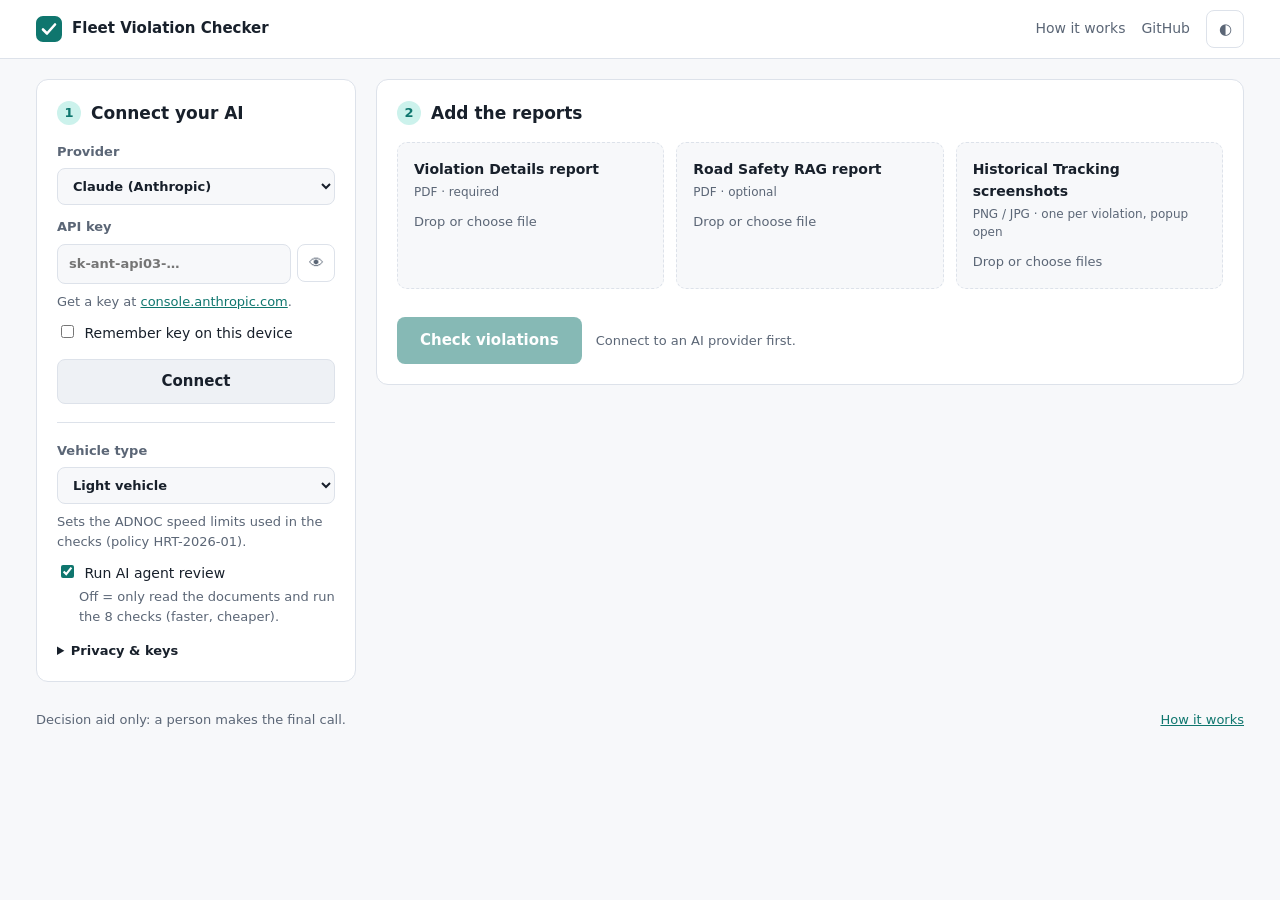
==== commit 7fe82331: "Check violations against the ADNOC IVMS policy (HRT-2026-01) Encode the ADNOC IVMS & AFDD System Con" ====
--- a/docs/index.html
+++ b/docs/index.html
@@ -64,8 +64,16 @@
     </div>
 
     <hr>
+    <label class="field">Vehicle type
+      <select id="vehicle">
+        <option value="light">Light vehicle</option>
+        <option value="bus_small">Bus, 22 seats or fewer</option>
+        <option value="heavy">Heavy vehicle / bus 23+ seats</option>
+      </select>
+    </label>
+    <p class="hint">Sets the ADNOC speed limits used in the checks (policy HRT-2026-01).</p>
     <label class="check"><input type="checkbox" id="useagent" checked> Run AI agent review
-      <span class="hint block">Off = only read the documents and run the 7 checks (faster, cheaper).</span></label>
+      <span class="hint block">Off = only read the documents and run the 8 checks (faster, cheaper).</span></label>
 
     <details class="privacy">
       <summary>Privacy &amp; keys</summary>
